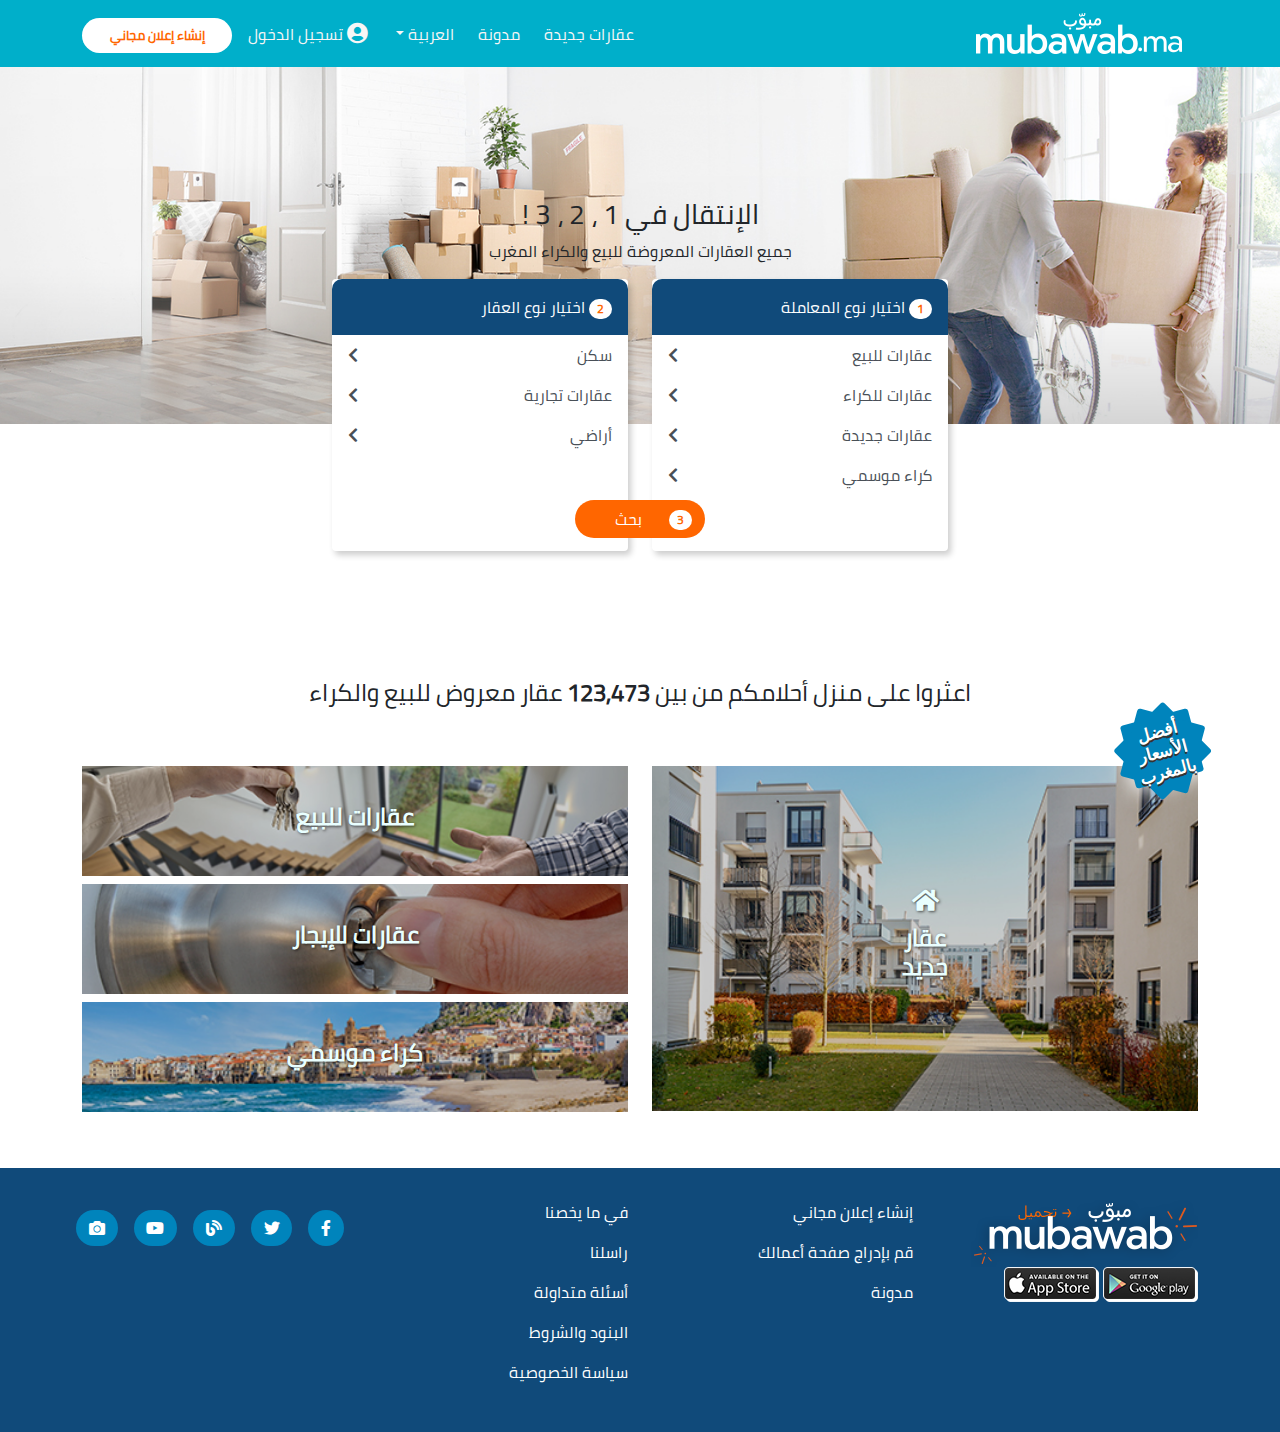
==== index.html @ 61673c3c "creation" ====
<!DOCTYPE html>
<html lang="en">

<head>
  <meta charset="UTF-8">
  <meta name="viewport" content="width=device-width, initial-scale=1.0">
  <meta http-equiv="X-UA-Compatible" content="ie=edge">
  <meta name="Description" content="Enter your description here" />
  <link rel="icon" href="images/favicon.ico">
  <link rel="stylesheet" href="css/bootstrap.min.css">
  <link rel="stylesheet" href="css/all.css">
  <link rel="stylesheet" href="css/style.css">
  <title>موقعكم</title>
</head>

<body>
  <!-- Header -->
  <header>
    <nav class="navbar navbar-expand-lg navbar-light" dir="rtl">
      <div class="container">
        <a class="navbar-brand" href="index.html"><img src="images/logo.png" alt="imageLogo" class="img-fluid"></a>
        <button class="navbar-toggler" type="button" data-bs-toggle="collapse" data-bs-target="#navbarSupportedContent"
          aria-controls="navbarSupportedContent" aria-expanded="false" aria-label="Toggle navigation">
          <span class="navbar-toggler-icon"></span>
        </button>
        <div class="collapse navbar-collapse" id="navbarSupportedContent">
          <ul class="navbar-nav me-auto mb-2 mb-lg-0">
            <li class="nav-item">
              <a class="nav-link" aria-current="page" href="search.html">عقارات جديدة</a>
            </li>
            <li class="nav-item">
              <a class="nav-link" href="#">مدونة</a>
            </li>
            <li class="nav-item dropdown">
              <a class="nav-link dropdown-toggle" href="#" id="navbarDropdown" role="button" data-bs-toggle="dropdown"
                aria-expanded="false">
                العربية
              </a>
              <ul class="dropdown-menu text-end" aria-labelledby="navbarDropdown">
                <li><a class="dropdown-item" href="#"> Français </a></li>
                <li><a class="dropdown-item" href="#"> English </a></li>
                <li><a class="dropdown-item" href="#"> Español </a></li>
              </ul>
            </li>
            <li class="nav-item">
              <a class="nav-link" href="#">
                <i class="fa fa-user-circle fa-lg pl-2"></i> تسجيل الدخول
              </a>
            </li>
            <li class="nav-item createBtn mt-1">
              <a class="nav-link" href="#">إنشاء إعلان مجاني</a>
            </li>
          </ul>
        </div>
      </div>
    </nav>
  </header>

  <!-- First Section -->
  <div class="firstSection">
    <div class="container-fluid">
      <img src="images/background2.jpg" class="imgBg" title="image">
      <div class="absoluteSearch" dir="rtl">
        <h3 class="text-dark fw-normal text-center">الإنتقال في 1 ، 2 ، 3 !</h3>
        <p class="text-center">جميع العقارات المعروضة للبيع والكراء المغرب</p>
        <div class="row justify-content-center">
          <div class="col-lg-3 col-md-5">
            <div class="list-group listSelect mb-2">
              <a href="#" class="list-group-item list-group-item-action active" aria-current="true">
                <span class="badge newBadge">1</span> اختيار نوع المعاملة
              </a>
              <a href="#" class="list-group-item list-group-item-action">
                <i class="fa fa-chevron-left float-start pt-1"></i> عقارات للبيع
              </a>
              <a href="#" class="list-group-item list-group-item-action">
                <i class="fa fa-chevron-left float-start pt-1"></i> عقارات للكراء 
              </a>
              <a href="#" class="list-group-item list-group-item-action">
                <i class="fa fa-chevron-left float-start pt-1"></i> عقارات جديدة
              </a>
              <a href="#" class="list-group-item list-group-item-action">
                <i class="fa fa-chevron-left float-start pt-1"></i>  كراء موسمي
              </a>
            </div>
          </div>
          <div class="col-lg-3 col-md-5">
            <div class="list-group listSelect mb-2">
              <a href="#" class="list-group-item list-group-item-action active" aria-current="true">
                <span class="badge newBadge">2</span> اختيار نوع العقار
              </a>
              <a href="#" class="list-group-item list-group-item-action">
                <i class="fa fa-chevron-left float-start pt-1"></i> سكن 
              </a>
              <a href="#" class="list-group-item list-group-item-action">
                <i class="fa fa-chevron-left float-start pt-1"></i> عقارات تجارية 
              </a>
              <a href="#" class="list-group-item list-group-item-action">
                <i class="fa fa-chevron-left float-start pt-1"></i>  أراضي
              </a>
            </div>
          </div>
        </div>
        <p class="text-center">
          <a href="#" class="btn btnSearch mx-auto ">بحث <span class="badge newBadge float-end mt-1">3</span></a>
        </p>
      </div>

    </div>
  </div>
  <!-- Find your house -->
  <div class="findHouse" dir="rtl">
    <div class="container">
      <h4 class="text-center">اعثروا على منزل أحلامكم من بين <b>123,473</b> عقار معروض للبيع والكراء</h4>
      <div class="badgeBox">
        <a href="https://www.mubawab.ma/ar/listing-promotion" class="immoBadge" title="أفضل الأسعار بالمغرب">أفضل
          الأسعار بالمغرب</a>
      </div>
      <div class="row pb-5">
        <div class="col-md-6">
          <a href="#">
            <div class="newAqarImg mb-2">
              <img src="images/img1.jpg" class="imgHeight" alt="new">
              <div class="overlay">
                <div class="caption">
                  <h3><i class="fa fa-home"></i></h3>
                  <h3 title="">عقار <br> جديد</h3>
                </div>
              </div>
            </div>
          </a>
        </div>
        <div class="col-md-6">
          <div class="imgSell">
            <a href="#">
              <div class="newAqarImg mb-2">
                <img src="images/img2.jpg" alt="">
                <div class="overlay">
                  <div class="caption">
                    <h3 title="">عقارات للبيع</h3>
                  </div>
                </div>
              </div>
            </a>
            <a href="#">
              <div class="newAqarImg mb-2">
                <img src="images/img3.jpg" alt="">
                <div class="overlay">
                  <div class="caption">
                    <h3>عقارات للإيجار</h3>
                  </div>
                </div>
              </div>
            </a>
            <a href="#">
              <div class="newAqarImg mb-2">
                <img src="images/img4.jpg" alt="">
                <div class="overlay">
                  <div class="caption">
                    <h3> كراء موسمي </h3>
                  </div>
                </div>
              </div>
            </a>
          </div>
        </div>
      </div>
    </div>
  </div>

  <!-- Footer -->
  <footer class="footer">
    <div class="container" dir="rtl">
      <div class="row">
        <div class="col-lg-3 col-sm-6 pb-3">
          <a href="#" class="d-block"><img src="images/mubawab-app.png" alt="mubawab-app" class="img-fluid"></a>
          <a href="#"><img src="images/google-play.png" alt="google-play"></a>
          <a href="#"><img src="images/app-store.png" alt="mubawab-app"></a>
        </div>
        <div class="col-lg-3 col-sm-6">
          <p><a href="#" class="text-decoration-none">إنشاء إعلان مجاني</a></p>
          <p><a href="#" class="text-decoration-none">قم بإدراج صفحة أعمالك</a></p>
          <p><a href="#" class="text-decoration-none">مدونة</a></p>
        </div>
        <div class="col-lg-3 col-sm-6">
          <p><a href="#" class="text-decoration-none">في ما يخصنا</a></p>
          <p><a href="#" class="text-decoration-none">راسلنا</a></p>
          <p><a href="#" class="text-decoration-none">أسئلة متداولة</a></p>
          <p><a href="#" class="text-decoration-none">البنود والشروط</a></p>
          <p><a href="#" class="text-decoration-none">سياسة الخصوصية</a></p>
        </div>
        <div class="col-lg-3 col-sm-6">
          <ul class="d-flex list-unstyled socialLinks">
            <li><a href="#"><i class="fab fa-facebook-f"></i></a></li>
            <li><a href="#"><i class="fab fa-twitter"></i></a></li>
            <li><a href="#"><i class="fa fa-blog"></i></a></li>
            <li><a href="#"><i class="fab fa-youtube"></i></a></li>
            <li><a href="#"><i class="fa fa-camera"></i></a></li>
          </ul>
        </div>
      </div>
    </div>
  </footer>
  <script src="js/jquery.min.js"></script>
  <script src="js/popper.min.js"></script>
  <script src="js/bootstrap.min.js"></script>
  <script src="js/file.js"></script>
</body>

</html>
---- css/style.css ----
/* ===================== Font of the site ================ */

@font-face{
    src: url(../webfonts/Cairo-Regular.ttf);
    font-family: cairo
}
body{
    font-family: Cairo;
}
.colorB{
    color: #104a7a;
}
.colorD{
    color: #666666;
}
/* ============== Header ===================== */
.navbar{
    background-color: #00afca;
}
.navbar-light .navbar-toggler{
    border-color: #fff;
}
.navbar .navbar-nav .nav-item .nav-link{
    color: rgb(247 246 246);
    padding-left: 1rem;
}
.navbar .navbar-nav .nav-item .nav-link:hover{
    color: black;
}
.navbar .navbar-nav .createBtn .nav-link{
    background-color: #fff;
    color: #ff6600;
    border-radius: 25px;
    font-size: 13px;
    font-weight: bold;
    padding-left: 0;
    padding-right: 0;
    width: 150px;
    text-align: center;
}
.navbar .navbar-nav .createBtn .nav-link:hover{
    background-color: #ff6600;
    color: #fff !important;
}
.navbar-light .navbar-nav .nav-link.active{
    color: black;
}
/* ===================== First Section =================== */
.firstSection{
    overflow: hidden;
}
.imgBg{
    width: 110%;
    margin-left: -1rem;
    overflow: hidden;
    object-fit: cover;
}
.absoluteSearch{
    margin-top: -18%;
    margin-bottom: 2rem;
}
.newBadge{
    background-color: #fff;
    color: #ff6600;
    text-align: center;
    border-radius: 25px;
}
.listSelect{
    height: 17rem;
    background-color: white;
    box-shadow: 3px 4px 6px 0px rgb(0 0 0 / 20%);
}
.listSelect .list-group-item{
    border: none;
}
.listSelect .list-group-item.active{
    background-color: #104a7a;
    padding: 1rem;
    border-radius: 10px 10px 0px 0px;
}
p .btnSearch{
    background-color: #ff6600;
    color: #fff;
    min-width: 130px;
    border-radius: 36px;
    z-index: 99999;
    margin-top: -6.8rem;
}
.btnSearch:hover{
    background-color: #ff5000;
    color: white;
}
/* ======================= Find House ==================== */
.findHouse{
    padding-top: 5%;
}
.centered{
    position: absolute;
    top: 50%;
    left: 50%;
    transform: translate(-50%, -50%);
}
.overlay{
    position: absolute;
    bottom: 0;
    background: rgb(0, 0, 0); /* Fallback color */
    background: rgba(0, 0, 0, 0.2); /* Black background with 0.5 opacity */
    color: #f1f1f1;
    width: 100%;
    height:100%;
}
.overlay:hover{
    background-color: rgba(0, 0, 0, 0.0);
    outline: 1px solid #fff;
    outline-offset: -8px;
    color: white;
}
.caption{
    position: absolute;
    text-align: center;
    color: #efeff0;
    top: 50%;
    left: 50%;
    text-shadow: 1px 1px 3px rgb(0 0 0 / 65%);
    transform: translate(-50%, -50%);
}
.caption h3{
    font-weight: bold;
    color: #e9ffff;
    font-size: 24px;
}
.overlay:hover caption h3{
    color: white;
}
.newAqarImg{
    position: relative;
}
.newAqarImg .imgHeight {
    height: 345px;
    width: 100%;
    background-color: rgba(0, 0, 0, 0.8);
    object-fit: cover;
}
.imgSell img{
    height: 110px;
    width: 100%;
    object-fit: cover;
}
.badgeBox{
    margin-right: 1px;
    margin-bottom: -18px;
}
.badgeBox a:hover{
    color: white;
    box-shadow: 0px 10px 20px 4px rgb(255 255 255 / 90%);
}
.immoBadge {
  	font-family: Arial, serif;
  	background: #0084bc;
  	display:inline-block;
  	width: 70px;
  	height: 57px;
  	padding-top:13px;
  	font-size:12.5px;
  	text-align: center;
  	color:#fff;
  	text-decoration: none;
  	text-shadow: 0 .125em 0 #333;
  	font-weight: bold;
  	left:0;
  	line-height: 1.2em;
  	-webkit-font-smoothing: antialiased;
  	border-radius: 3px;
  	box-shadow: 0px 0px 20px 4px rgba(255,255,255,0.9);
  	/* -webkit-transform: rotate(-15deg); */
  	-moz-transform: rotate(-15deg);
  	-ms-transform: rotate(-15deg);
  	transform: rotate(-15deg);
}

.immoBadge {
	font-size: 17px;
	padding-top: 6px;
	height: 65px;
    position: relative;
    z-index: 10001 !important;
}
.immoBadge:before, 
.immoBadge:after {
    content: "";
    position:absolute;
    top: 0;
    left: 0;
    height: 70px;
    width: 70px;
    background: #0084bc;
    z-index:-2;
    border-radius: 3px;
}

.immoBadge:before {
    transform: rotate(30deg);
    -moz-transform: rotate(30deg);
    -ms-transform: rotate(30deg);
}

.immoBadge:after {
    transform: rotate(60deg);
    -moz-transform: rotate(60deg);
    -ms-transform: rotate(60deg);
}

/* ======================= Footer ======================== */

.footer{
    padding: 2rem;
    background-color: #104a7a;
}
.footer a{
    color: white;
}
.footer a:hover{
    color: #00d2f2;
}
.socialLinks{
    margin-right: -41px;
    padding-top: 1rem;
}
.socialLinks li{
    padding-left: 1rem;
}
.socialLinks li a{
    background-color: #0084bc;
    border-radius: 25px;
    padding: 0.2rem 0.8rem;
}
.socialLinks li a:hover{
    background-color: #00c4e2;
    color: white;
}
/* ======================= Search Page =================== */
.search{
    padding-top: 2rem;
    padding-bottom: 2rem;
    background: url(../images/bgsky.jpg);
    min-height: 10rem;
}
.search .form-select,.resultSearch .form-select{
    padding: 0.375rem .75rem .375rem .75rem;
    background-position: left .75rem center;
}
.searchBox{
    background-color: white;
    padding: 1rem 1rem 0.2rem 1rem;
    border-radius: 5px;
}
.breadcrumbCreate {
    --bs-breadcrumb-divider: '>';
}
.breadcrumbCreate .breadcrumb{
    justify-content: flex-end;
}
.breadcrumbCreate .breadcrumb .breadcrumb-item{
    color: black;
    font-weight: bold;
    text-decoration: none;
}
.breadcrumbCreate .breadcrumb .breadcrumb-item a{
    color: rgb(34, 23, 83);
    font-weight: bold;
    text-decoration: none;
}
.resultSearch .card,.resultSearch .card .list-group-item{
    background-color: #eff0f1;
}
.resultSearch .card:hover,.resultSearch .card:hover .list-group-item{
    background-color: #f7f7f7;
}
.resultSearch .carousel-inner .carousel-item img ,.imgTall{
    height: 280px;
    object-fit: cover;
}
.resultSearch .carousel-control-next{
    z-index: 0;
}
.imgCompany{
    border: solid 1px #d4d4d4;
    margin: -25px auto 1rem auto;
    display: block;
    width: 100px;
    box-shadow: 0px 2px 6px 0px rgb(0 0 0 / 25%);
    height: 70px;
    object-fit: cover;
}
.contentCard h6{
    color: #00afca;
}
.contentCard .list-group .list-group-item{
    color: black;
}
.contentCard .list-group .list-group-item i{
    color: #104a7a;
}
.absoluteH{
    position: absolute;
    right: 5px;
    color: white;
    z-index: 1;
}
.absoluteH:hover{
    color: red !important;
    z-index: 1;
}
.absolutePrice{
    position: absolute;
    left: 0px;
    top: 0.5rem;
    padding: 0.5rem;
    z-index: 1;
    font-size: 12px;
    background-color: black;
    color: white;
}
.btnCall{
    background-color: #df591e;
    color: white;
    margin: auto;
    display: block;
}
.btnCall:hover,.btnCallNew:hover{
    color: white;
    background-color: #ff5d00;
}
.btnCallNew{
    background-color: #df591e;
    float: left;
    color: white;
}
.modalContact .btn-close{
    position: absolute;
    left: 10px;
    color: white;
    top: 1.6rem;
}
.pagination .page-item{
    margin: 0.3rem;
    border-radius: 25px;
}
.pagination .page-item .page-link{
    border: 0;
    border-radius: 25px;
    background-color: #0084bc;
    color: white;
}
.pagination .page-item .page-link:hover{
    background-color: #00c4e2;
}
/* ============================= page sell ================ */
.sellAqar{
    background-color: #eff0f1;
    border-top: solid 1px #d4d4d4;
    border-bottom: solid 1px #d4d4d4;
}
.filter .form-check .form-check-input{
    float: right;
    margin-left: -1.5em;
    cursor: pointer;
}
.filter .form-check-label{
    margin-right: 1.5rem;
    cursor: pointer;
}
.selectForm select{
    font-size: 14px;
}
.nav-pills .nav-link{
    margin: 0.5rem 0 0.3rem 0.3rem;
    background-color: gainsboro;
    border-radius: .25rem;
}
/* ======================= Media Quires ================= */

@media screen and ( max-width: 992px){
    .navbar .navbar-nav{
        padding-right: 1rem !important;
    }
    .badgeBox{
        margin-right: 1rem;
    }
    .contentCard .list-group-horizontal {
        flex-direction: column;
    }
    .list-group-horizontal .btnCallNew {
        float: right;
    }
}
@media screen and (max-width :767px){
    .imgCompany{
        margin: 1rem;
    }
}
@media screen and (max-width:500px){
    .result{
        text-align: right;
    }
    .card-body .list-group-horizontal{
        flex-direction: column;
    }
}
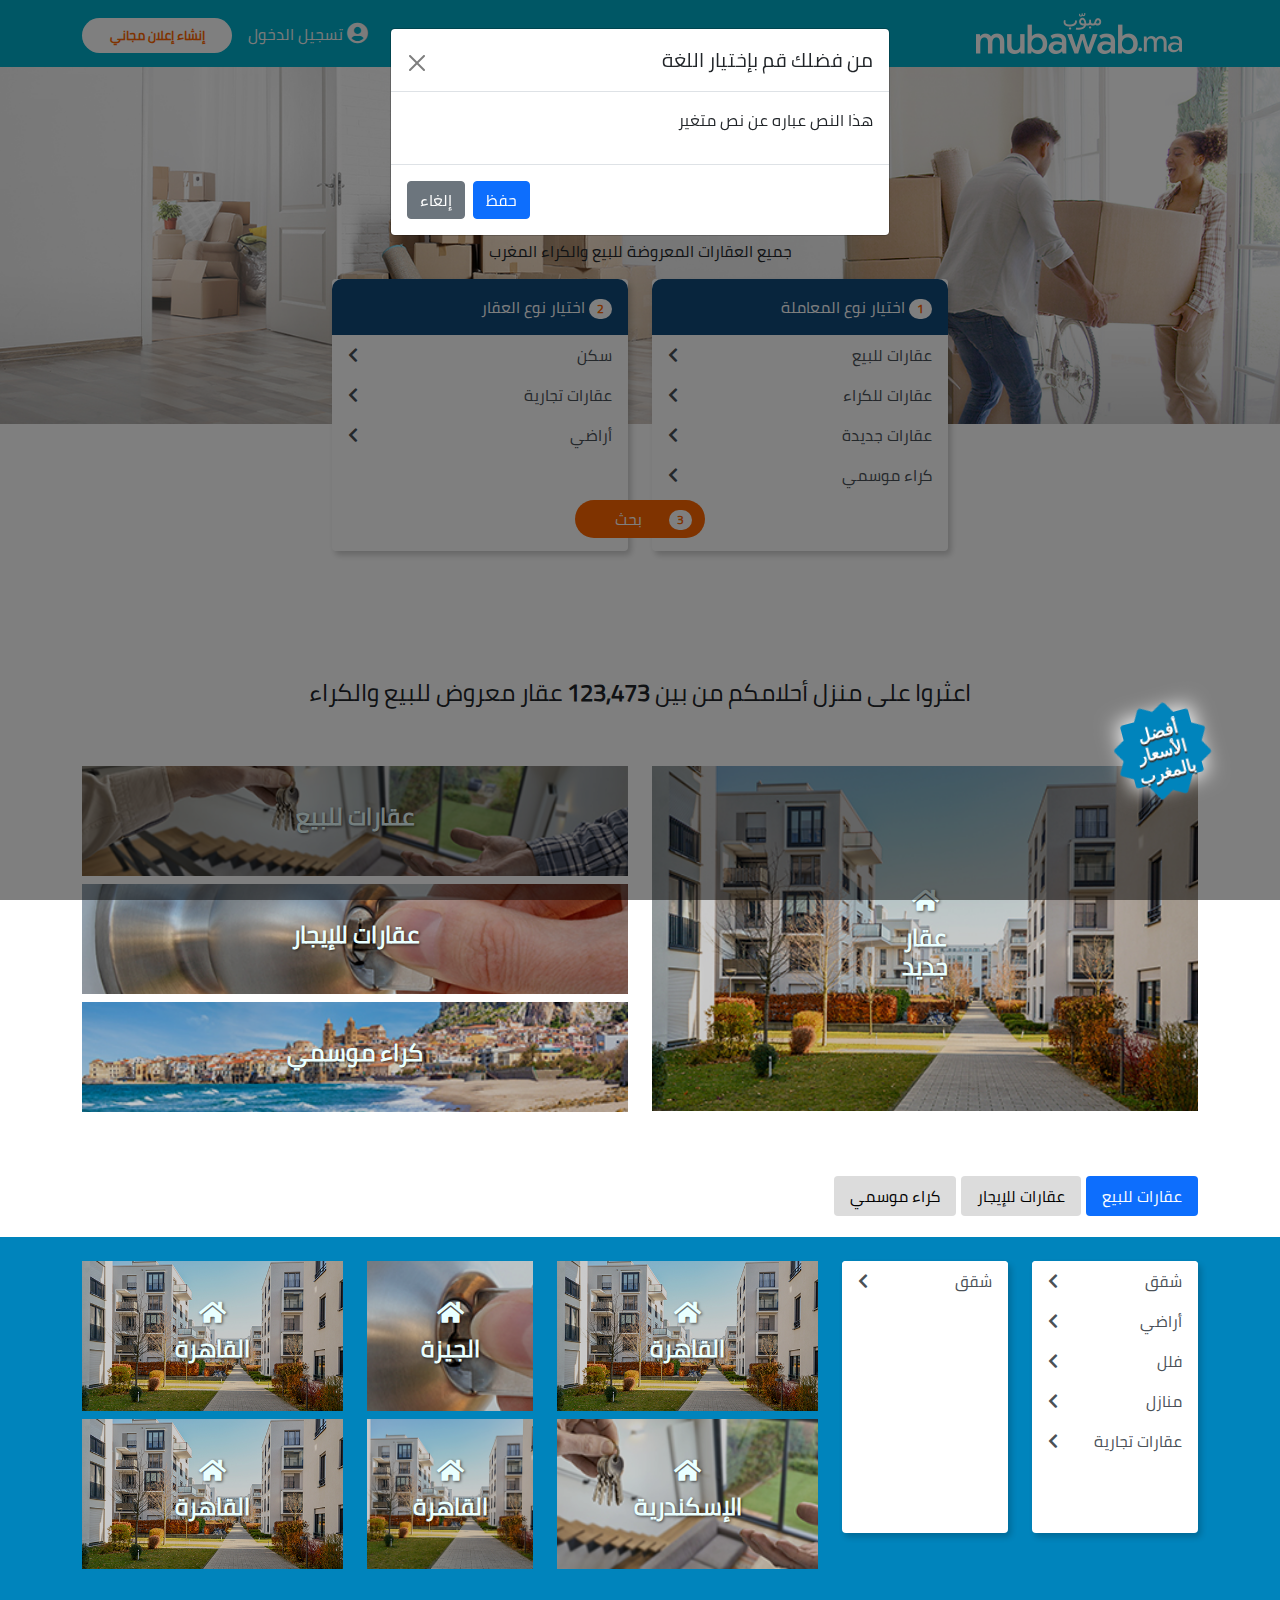
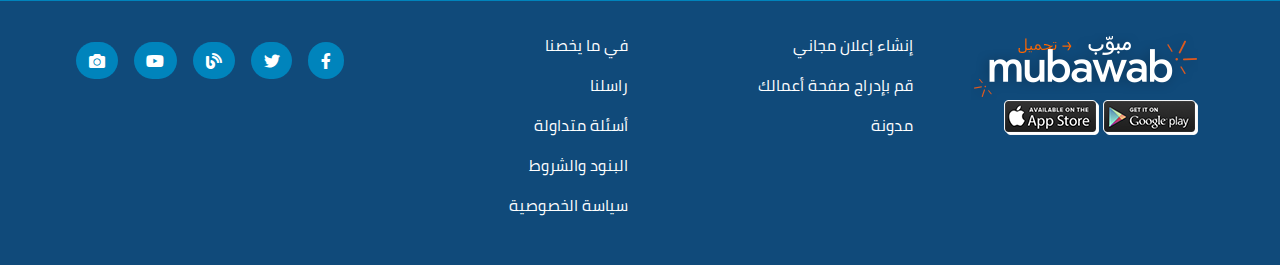
==== commit b5e05d60: "edit home page" ====
--- a/index.html
+++ b/index.html
@@ -65,26 +65,26 @@
         <p class="text-center">جميع العقارات المعروضة للبيع والكراء المغرب</p>
         <div class="row justify-content-center">
           <div class="col-lg-3 col-md-5">
-            <div class="list-group listSelect mb-2">
-              <a href="#" class="list-group-item list-group-item-action active" aria-current="true">
+            <ul class="list-group listSelect mb-2 pe-0">
+              <li class="list-group-item list-group-item-action active" aria-current="true">
                 <span class="badge newBadge">1</span> اختيار نوع المعاملة
-              </a>
-              <a href="#" class="list-group-item list-group-item-action">
+              </li>
+              <li class="list-group-item showList1 list-group-item-action">
                 <i class="fa fa-chevron-left float-start pt-1"></i> عقارات للبيع
-              </a>
-              <a href="#" class="list-group-item list-group-item-action">
+              </li>
+              <li class="list-group-item showList2 list-group-item-action">
                 <i class="fa fa-chevron-left float-start pt-1"></i> عقارات للكراء 
-              </a>
-              <a href="#" class="list-group-item list-group-item-action">
+              </li>
+              <li class="list-group-item showList3 list-group-item-action">
                 <i class="fa fa-chevron-left float-start pt-1"></i> عقارات جديدة
-              </a>
-              <a href="#" class="list-group-item list-group-item-action">
+              </li>
+              <li class="list-group-item showList4 list-group-item-action">
                 <i class="fa fa-chevron-left float-start pt-1"></i>  كراء موسمي
-              </a>
-            </div>
+              </li>
+            </ul>
           </div>
           <div class="col-lg-3 col-md-5">
-            <div class="list-group listSelect mb-2">
+            <div class="list-group listSelect list1 mb-2 pe-0">
               <a href="#" class="list-group-item list-group-item-action active" aria-current="true">
                 <span class="badge newBadge">2</span> اختيار نوع العقار
               </a>
@@ -96,6 +96,33 @@
               </a>
               <a href="#" class="list-group-item list-group-item-action">
                 <i class="fa fa-chevron-left float-start pt-1"></i>  أراضي
+              </a>
+            </div>
+            <div class="list-group listSelect list2 mb-2 pe-0">
+              <a href="#" class="list-group-item list-group-item-action active" aria-current="true">
+                <span class="badge newBadge">2</span> اختيار نوع العقار
+              </a>
+              <a href="#" class="list-group-item list-group-item-action">
+                <i class="fa fa-chevron-left float-start pt-1"></i> سكن 
+              </a>
+              <a href="#" class="list-group-item list-group-item-action">
+                <i class="fa fa-chevron-left float-start pt-1"></i> عقارات تجارية 
+              </a>
+            </div>
+            <div class="list-group listSelect list3 mb-2 pe-0">
+              <a href="#" class="list-group-item list-group-item-action active" aria-current="true">
+                <span class="badge newBadge">2</span> اختيار نوع العقار
+              </a>
+              <a href="#" class="list-group-item list-group-item-action">
+                <i class="fa fa-chevron-left float-start pt-1"></i> سكن 
+              </a>
+            </div>
+            <div class="list-group listSelect list4 mb-2 pe-0">
+              <a href="#" class="list-group-item list-group-item-action active" aria-current="true">
+                <span class="badge newBadge">2</span> اختيار نوع العقار
+              </a>
+              <a href="#" class="list-group-item list-group-item-action">
+                <i class="fa fa-chevron-left float-start pt-1"></i> كراء موسمي 
               </a>
             </div>
           </div>
@@ -105,6 +132,23 @@
         </p>
       </div>
 
+    </div>
+  </div>
+  <div class="modal modalContact" id="myModal" tabindex="-1">
+    <div class="modal-dialog">
+      <div class="modal-content">
+        <div class="modal-header" dir="rtl">
+          <h5 class="modal-title"> من فضلك قم بإختيار اللغة</h5>
+          <button type="button" class="btn-close" data-bs-dismiss="modal" aria-label="Close"></button>
+        </div>
+        <div class="modal-body text-end">
+          <p>هذا النص عباره عن نص متغير</p>
+        </div>
+        <div class="modal-footer" dir="rtl">
+          <button type="button" class="btn btn-primary">حفظ</button>
+          <button type="button" class="btn btn-secondary" data-bs-dismiss="modal">إلغاء</button>
+        </div>
+      </div>
     </div>
   </div>
   <!-- Find your house -->
@@ -166,7 +210,223 @@
       </div>
     </div>
   </div>
-
+  
+  <div class="container">
+    <div class="row" dir="rtl">
+      <div class="col-lg-9 col-md-8">
+        <ul class="nav nav-pills mb-3 pe-0" id="pills-tab" role="tablist">
+          <li class="nav-item" role="presentation">
+            <button class="nav-link active" id="pills-sell-tab" data-bs-toggle="pill" data-bs-target="#pills-sell"
+            type="button" role="tab" aria-controls="pills-sell" aria-selected="true">عقارات للبيع</button>
+          </li>
+          <li class="nav-item" role="presentation">
+            <button class="nav-link" id="pills-rent-tab" data-bs-toggle="pill" data-bs-target="#pills-rent"
+              type="button" role="tab" aria-controls="pills-rent" aria-selected="false">عقارات للإيجار</button>
+          </li>
+          <li class="nav-item" role="presentation">
+            <button class="nav-link" id="pills-annual-tab" data-bs-toggle="pill" data-bs-target="#pills-annual"
+              type="button" role="tab" aria-controls="pills-annual" aria-selected="false"> كراء موسمي</button>
+          </li>
+        </ul>
+      </div>
+    </div>
+  </div>
+  <div class="filterHome py-4">
+    <div class="container">
+      <div class="row" dir="rtl">
+        <div class="col-lg-4">
+          <div class="tab-content" id="pills-tabContent">
+            <div class="tab-pane fade show active" id="pills-sell" role="tabpanel" aria-labelledby="pills-sell-tab">
+              <div class="row">
+                <div class="col-lg-6 col-md-6">
+                  <ul class="list-group listSelect mb-2 pe-0">
+                    <li class="list-group-item showListNew1 list-group-item-action">
+                      <i class="fa fa-chevron-left float-start pt-1"></i> شقق 
+                    </li>
+                    <li class="list-group-item showListNew2 list-group-item-action">
+                      <i class="fa fa-chevron-left float-start pt-1"></i>   أراضي
+                    </li>
+                    <li class="list-group-item showListNew3 list-group-item-action">
+                      <i class="fa fa-chevron-left float-start pt-1"></i>  فلل
+                    </li>
+                    <li class="list-group-item showListNew4 list-group-item-action">
+                      <i class="fa fa-chevron-left float-start pt-1"></i>   منازل
+                    </li>
+                    <li class="list-group-item showListNew5 list-group-item-action">
+                      <i class="fa fa-chevron-left float-start pt-1"></i>   عقارات تجارية
+                    </li>
+                  </ul>
+                </div>
+                <div class="col-lg-6 col-md-6">
+                  <div class="list-group listSelect listNew1 mb-2 pe-0">
+                    <a href="#" class="list-group-item list-group-item-action">
+                      <i class="fa fa-chevron-left float-start pt-1"></i> شقق 
+                    </a>
+                  </div>
+                  <div class="list-group listSelect listNew2 mb-2 pe-0">
+                    <a href="#" class="list-group-item list-group-item-action">
+                      <i class="fa fa-chevron-left float-start pt-1"></i> أراضي 
+                    </a>
+                  </div>
+                  <div class="list-group listSelect listNew3 mb-2 pe-0">
+                    <a href="#" class="list-group-item list-group-item-action">
+                      <i class="fa fa-chevron-left float-start pt-1"></i> فلل 
+                    </a>
+                  </div>
+                  <div class="list-group listSelect listNew4 mb-2 pe-0">
+                    <a href="#" class="list-group-item list-group-item-action">
+                      <i class="fa fa-chevron-left float-start pt-1"></i>  منازل
+                    </a>
+                  </div>
+                  <div class="list-group listSelect listNew5 mb-2 pe-0">
+                    <a href="#" class="list-group-item list-group-item-action">
+                      <i class="fa fa-chevron-left float-start pt-1"></i>  عقارات تجارية
+                    </a>
+                  </div>
+                </div>
+              </div>
+            </div>
+            <div class="tab-pane fade" id="pills-rent" role="tabpanel" aria-labelledby="pills-rent-tab">
+              <div class="row">
+                <div class="col-lg-6 col-md-6">
+                  <ul class="list-group listSelect mb-2 pe-0">
+                    <li class="list-group-item showListNewR1 list-group-item-action">
+                      <i class="fa fa-chevron-left float-start pt-1"></i> شقق 
+                    </li>
+                    <li class="list-group-item showListNewR2 list-group-item-action">
+                      <i class="fa fa-chevron-left float-start pt-1"></i>  فلل
+                    </li>
+                    <li class="list-group-item showListNewR3 list-group-item-action">
+                      <i class="fa fa-chevron-left float-start pt-1"></i>   عقارات تجارية
+                    </li>
+                  </ul>
+                </div>
+                <div class="col-lg-6 col-md-6">
+                  <div class="list-group listSelect listNewR1 mb-2 pe-0">
+                    <a href="#" class="list-group-item list-group-item-action">
+                      <i class="fa fa-chevron-left float-start pt-1"></i> شقق 
+                    </a>
+                  </div>
+                  <div class="list-group listSelect listNewR2 mb-2 pe-0">
+                    <a href="#" class="list-group-item list-group-item-action">
+                      <i class="fa fa-chevron-left float-start pt-1"></i> فلل 
+                    </a>
+                  </div>
+                  <div class="list-group listSelect listNewR3 mb-2 pe-0">
+                    <a href="#" class="list-group-item list-group-item-action">
+                      <i class="fa fa-chevron-left float-start pt-1"></i> عقارات تجارية 
+                    </a>
+                  </div>
+                </div>
+              </div>
+            </div>
+            <div class="tab-pane fade" id="pills-annual" role="tabpanel" aria-labelledby="pills-annual-tab">
+              <div class="row">
+                <div class="col-lg-6 col-md-6">
+                  <ul class="list-group listSelect mb-2 pe-0">
+                    <li class="list-group-item showListNewA1 list-group-item-action">
+                      <i class="fa fa-chevron-left float-start pt-1"></i> شقق 
+                    </li>
+                  </ul>
+                </div>
+                <div class="col-lg-6 col-md-6">
+                  <div class="list-group listSelect listNewA1 mb-2 pe-0">
+                    <a href="#" class="list-group-item list-group-item-action">
+                      <i class="fa fa-chevron-left float-start pt-1"></i> شقق 
+                    </a>
+                    <a href="#" class="list-group-item list-group-item-action">
+                      <i class="fa fa-chevron-left float-start pt-1"></i> شقق 
+                    </a>
+                    <a href="#" class="list-group-item list-group-item-action">
+                      <i class="fa fa-chevron-left float-start pt-1"></i> شقق 
+                    </a>
+                    <a href="#" class="list-group-item list-group-item-action">
+                      <i class="fa fa-chevron-left float-start pt-1"></i> شقق 
+                    </a>
+                    <a href="#" class="list-group-item list-group-item-action">
+                      <i class="fa fa-chevron-left float-start pt-1"></i> شقق 
+                    </a>
+                  </div>
+                </div>
+              </div>
+            </div>
+          </div>
+        </div>
+        <div class="col-lg-3 col-md-6">
+          <a href="#">
+            <div class="newAqarImg mb-2">
+              <img src="images/img1.jpg" class="imgHeight" alt="new">
+              <div class="overlay">
+                <div class="caption">
+                  <h3><i class="fa fa-home"></i></h3>
+                  <h3 title="">القاهرة</h3>
+                </div>
+              </div>
+            </div>
+          </a>
+          <a href="#">
+            <div class="newAqarImg mb-2">
+              <img src="images/img2.jpg" class="imgHeight" alt="new">
+              <div class="overlay">
+                <div class="caption">
+                  <h3><i class="fa fa-home"></i></h3>
+                  <h3 title="">الإسكندرية</h3>
+                </div>
+              </div>
+            </div>
+          </a>
+        </div>
+        <div class="col-lg-2 col-md-6">
+          <a href="#">
+            <div class="newAqarImg mb-2">
+              <img src="images/img3.jpg" class="imgHeight" alt="new">
+              <div class="overlay">
+                <div class="caption">
+                  <h3><i class="fa fa-home"></i></h3>
+                  <h3 title="">الجيزة</h3>
+                </div>
+              </div>
+            </div>
+          </a>
+          <a href="#">
+            <div class="newAqarImg mb-2">
+              <img src="images/img1.jpg" class="imgHeight" alt="new">
+              <div class="overlay">
+                <div class="caption">
+                  <h3><i class="fa fa-home"></i></h3>
+                  <h3 title="">القاهرة</h3>
+                </div>
+              </div>
+            </div>
+          </a>
+        </div>
+        <div class="col-lg-3 col-md-6">
+          <a href="#">
+            <div class="newAqarImg mb-2">
+              <img src="images/img1.jpg" class="imgHeight" alt="new">
+              <div class="overlay">
+                <div class="caption">
+                  <h3><i class="fa fa-home"></i></h3>
+                  <h3 title="">القاهرة</h3>
+                </div>
+              </div>
+            </div>
+          </a>
+          <a href="#">
+            <div class="newAqarImg mb-2">
+              <img src="images/img1.jpg" class="imgHeight" alt="new">
+              <div class="overlay">
+                <div class="caption">
+                  <h3><i class="fa fa-home"></i></h3>
+                  <h3 title="">القاهرة</h3>
+                </div>
+              </div>
+            </div>
+          </a>
+        </div>
+      </div>
+    </div>
+  </div>
   <!-- Footer -->
   <footer class="footer">
     <div class="container" dir="rtl">
--- a/css/style.css
+++ b/css/style.css
@@ -49,6 +49,12 @@
 .firstSection{
     overflow: hidden;
 }
+.firstSection .list-group-item:hover{
+    cursor: pointer;
+}
+.filterHome{
+    background-color: #0084bc;
+}
 .imgBg{
     width: 110%;
     margin-left: -1rem;
@@ -66,8 +72,9 @@
     border-radius: 25px;
 }
 .listSelect{
-    height: 17rem;
+    min-height: 17rem;
     background-color: white;
+    max-height: 18rem;
     box-shadow: 3px 4px 6px 0px rgb(0 0 0 / 20%);
 }
 .listSelect .list-group-item{
@@ -378,6 +385,46 @@
     background-color: gainsboro;
     border-radius: .25rem;
 }
+/* ======================= Details ==================== */
+.sliderDetails img{
+    height: 440px;
+    object-fit: cover;
+}
+.sideCard .card-title{
+    background-color: #df591e;
+    color: white;
+    padding:10px 2px;
+}
+.cardAkarDetails{
+    background-color: #fbfbfb;
+}
+.cardAkarDetails .card{
+    box-shadow: 1px 1px 5px 0px rgb(0 0 0 / 20%);
+}
+.cardAkarDetails .card-img-top{
+    height: 180px;
+    object-fit: cover;
+}
+.lastSection{
+    background: url(../images/pattern-grey.jpg);
+    object-fit: cover;
+}
+.lastSection .media{
+    display: flex;
+}
+.lastSection .media img{
+    width: 130px;
+    border: solid 1px #d4d4d4;
+    height: 100px;
+    object-fit: cover;
+}
+.formAnnounce form{
+    background-color: rgb(230, 224, 224);
+    box-shadow: 1px 1px 5px 0px rgb(0 0 0 / 20%);
+}
+.filterHome img{
+    max-height: 150px;
+}
 /* ======================= Media Quires ================= */
 
 @media screen and ( max-width: 992px){
@@ -406,4 +453,10 @@
     .card-body .list-group-horizontal{
         flex-direction: column;
     }
-}
+    .lastSection .media {
+        display: block;
+    }
+    .lastSection .media img{
+        margin-bottom: 1rem;
+    }
+}
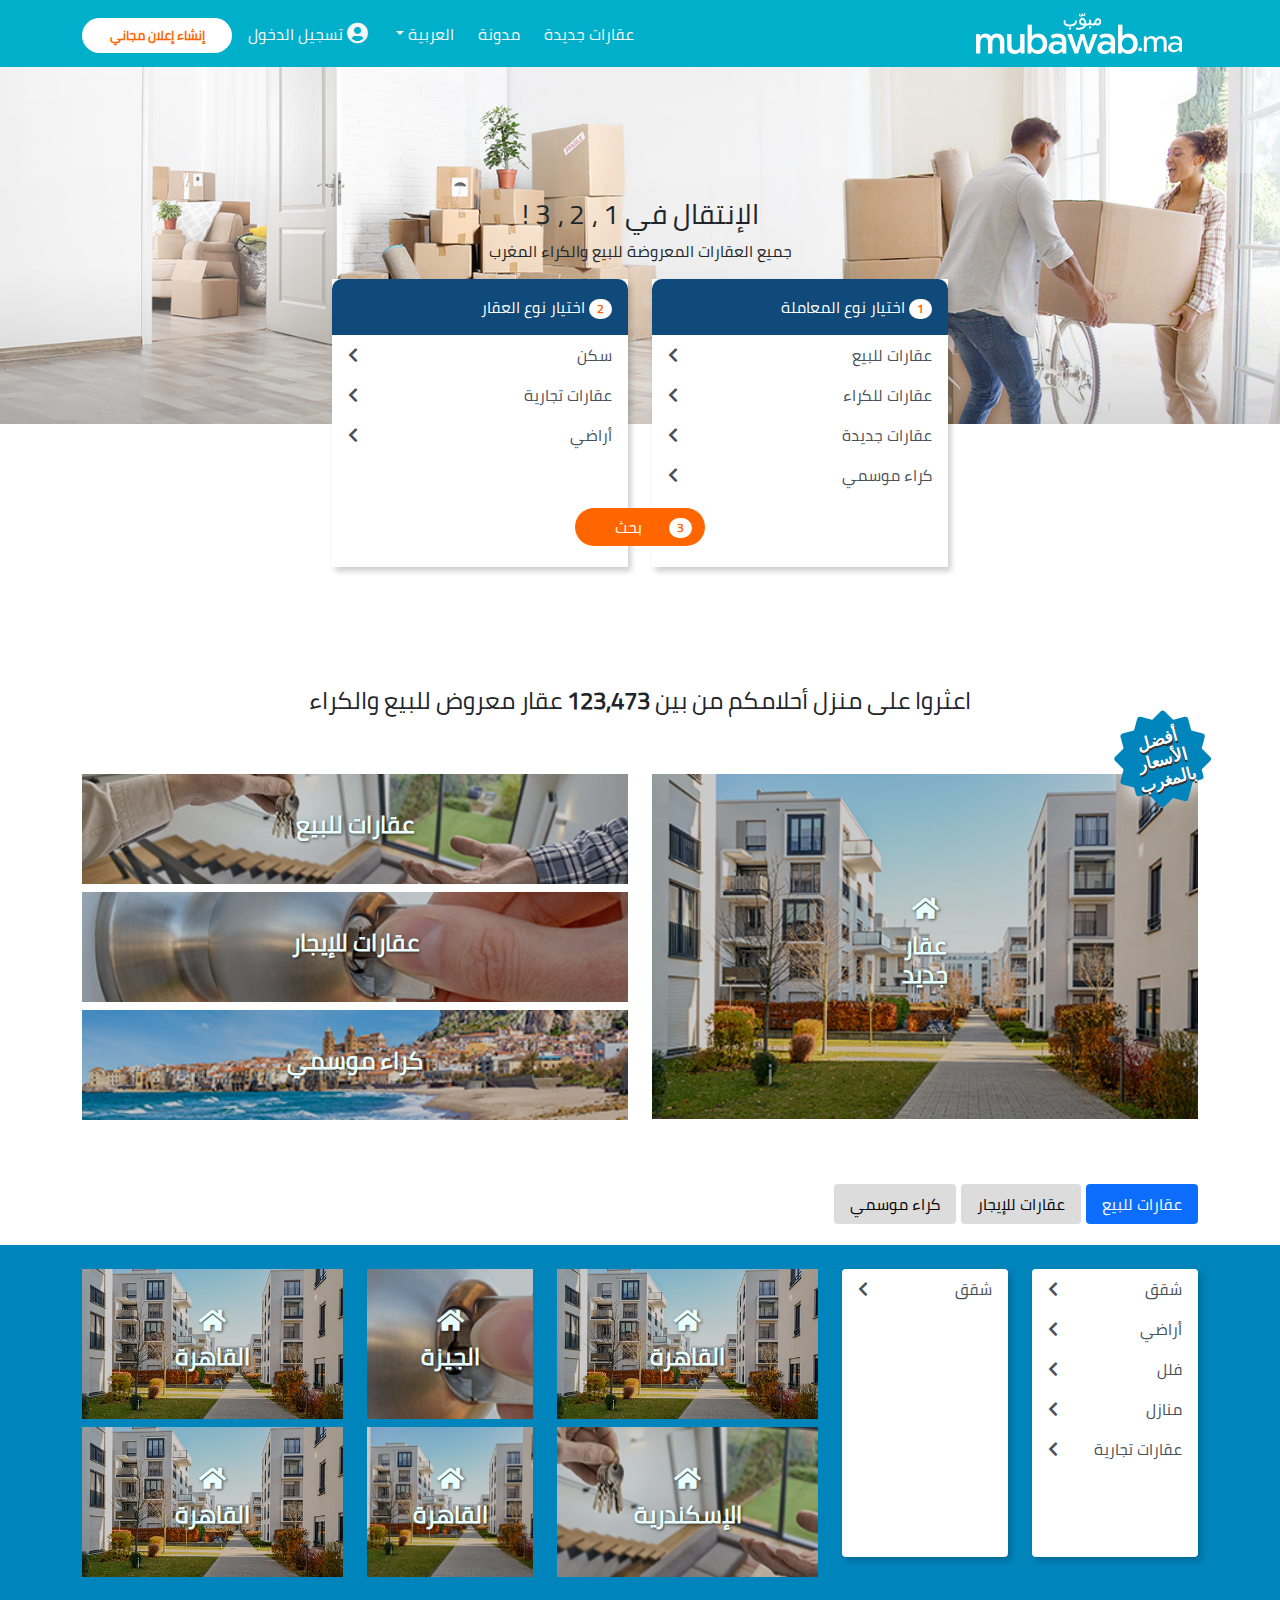
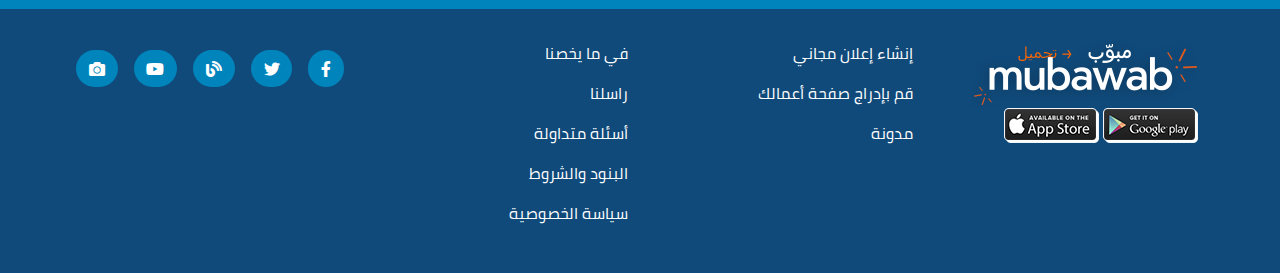
==== commit 8dd54306: "fix search" ====
--- a/index.html
+++ b/index.html
@@ -65,65 +65,75 @@
         <p class="text-center">جميع العقارات المعروضة للبيع والكراء المغرب</p>
         <div class="row justify-content-center">
           <div class="col-lg-3 col-md-5">
-            <ul class="list-group listSelect mb-2 pe-0">
-              <li class="list-group-item list-group-item-action active" aria-current="true">
-                <span class="badge newBadge">1</span> اختيار نوع المعاملة
-              </li>
-              <li class="list-group-item showList1 list-group-item-action">
-                <i class="fa fa-chevron-left float-start pt-1"></i> عقارات للبيع
-              </li>
-              <li class="list-group-item showList2 list-group-item-action">
-                <i class="fa fa-chevron-left float-start pt-1"></i> عقارات للكراء 
-              </li>
-              <li class="list-group-item showList3 list-group-item-action">
-                <i class="fa fa-chevron-left float-start pt-1"></i> عقارات جديدة
-              </li>
-              <li class="list-group-item showList4 list-group-item-action">
-                <i class="fa fa-chevron-left float-start pt-1"></i>  كراء موسمي
-              </li>
-            </ul>
+            <div class="listSelect"> 
+              <ul class="list-group mb-2 pe-0">
+                <li class="list-group-item list-group-item-action active" aria-current="true">
+                  <span class="badge newBadge">1</span> اختيار نوع المعاملة
+                </li>
+                <li class="list-group-item showList1 list-group-item-action">
+                  <i class="fa fa-chevron-left float-start pt-1"></i> عقارات للبيع
+                </li>
+                <li class="list-group-item showList2 list-group-item-action">
+                  <i class="fa fa-chevron-left float-start pt-1"></i> عقارات للكراء 
+                </li>
+                <li class="list-group-item showList3 list-group-item-action">
+                  <i class="fa fa-chevron-left float-start pt-1"></i> عقارات جديدة
+                </li>
+                <li class="list-group-item showList4 list-group-item-action">
+                  <i class="fa fa-chevron-left float-start pt-1"></i>  كراء موسمي
+                </li>
+              </ul>
+            </div>
           </div>
           <div class="col-lg-3 col-md-5">
-            <div class="list-group listSelect list1 mb-2 pe-0">
-              <a href="#" class="list-group-item list-group-item-action active" aria-current="true">
-                <span class="badge newBadge">2</span> اختيار نوع العقار
-              </a>
-              <a href="#" class="list-group-item list-group-item-action">
-                <i class="fa fa-chevron-left float-start pt-1"></i> سكن 
-              </a>
-              <a href="#" class="list-group-item list-group-item-action">
-                <i class="fa fa-chevron-left float-start pt-1"></i> عقارات تجارية 
-              </a>
-              <a href="#" class="list-group-item list-group-item-action">
-                <i class="fa fa-chevron-left float-start pt-1"></i>  أراضي
-              </a>
-            </div>
-            <div class="list-group listSelect list2 mb-2 pe-0">
-              <a href="#" class="list-group-item list-group-item-action active" aria-current="true">
-                <span class="badge newBadge">2</span> اختيار نوع العقار
-              </a>
-              <a href="#" class="list-group-item list-group-item-action">
-                <i class="fa fa-chevron-left float-start pt-1"></i> سكن 
-              </a>
-              <a href="#" class="list-group-item list-group-item-action">
-                <i class="fa fa-chevron-left float-start pt-1"></i> عقارات تجارية 
-              </a>
-            </div>
-            <div class="list-group listSelect list3 mb-2 pe-0">
-              <a href="#" class="list-group-item list-group-item-action active" aria-current="true">
-                <span class="badge newBadge">2</span> اختيار نوع العقار
-              </a>
-              <a href="#" class="list-group-item list-group-item-action">
-                <i class="fa fa-chevron-left float-start pt-1"></i> سكن 
-              </a>
-            </div>
-            <div class="list-group listSelect list4 mb-2 pe-0">
-              <a href="#" class="list-group-item list-group-item-action active" aria-current="true">
-                <span class="badge newBadge">2</span> اختيار نوع العقار
-              </a>
-              <a href="#" class="list-group-item list-group-item-action">
-                <i class="fa fa-chevron-left float-start pt-1"></i> كراء موسمي 
-              </a>
+            <div class="listSelect list1">
+              <div class="list-group mb-2 pe-0">
+                <a href="#" class="list-group-item list-group-item-action active" aria-current="true">
+                  <span class="badge newBadge">2</span> اختيار نوع العقار
+                </a>
+                <a href="#" class="list-group-item list-group-item-action">
+                  <i class="fa fa-chevron-left float-start pt-1"></i> سكن 
+                </a>
+                <a href="#" class="list-group-item list-group-item-action">
+                  <i class="fa fa-chevron-left float-start pt-1"></i> عقارات تجارية 
+                </a>
+                <a href="#" class="list-group-item list-group-item-action">
+                  <i class="fa fa-chevron-left float-start pt-1"></i>  أراضي
+                </a>
+              </div>
+            </div>
+            <div class="listSelect list2">
+              <div class="list-group mb-2 pe-0">
+                <a href="#" class="list-group-item list-group-item-action active" aria-current="true">
+                  <span class="badge newBadge">2</span> اختيار نوع العقار
+                </a>
+                <a href="#" class="list-group-item list-group-item-action">
+                  <i class="fa fa-chevron-left float-start pt-1"></i> سكن 
+                </a>
+                <a href="#" class="list-group-item list-group-item-action">
+                  <i class="fa fa-chevron-left float-start pt-1"></i> عقارات تجارية 
+                </a>
+              </div>
+            </div>
+            <div class="listSelect list3">
+              <div class="list-group mb-2 pe-0">
+                <a href="#" class="list-group-item list-group-item-action active" aria-current="true">
+                  <span class="badge newBadge">2</span> اختيار نوع العقار
+                </a>
+                <a href="#" class="list-group-item list-group-item-action">
+                  <i class="fa fa-chevron-left float-start pt-1"></i> سكن 
+                </a>
+              </div>
+            </div>
+            <div class="listSelect list4"> 
+              <div class="list-group mb-2 pe-0">
+                <a href="#" class="list-group-item list-group-item-action active" aria-current="true">
+                  <span class="badge newBadge">2</span> اختيار نوع العقار
+                </a>
+                <a href="#" class="list-group-item list-group-item-action">
+                  <i class="fa fa-chevron-left float-start pt-1"></i> كراء موسمي 
+                </a>
+              </div>
             </div>
           </div>
         </div>
@@ -327,6 +337,15 @@
                     <li class="list-group-item showListNewA1 list-group-item-action">
                       <i class="fa fa-chevron-left float-start pt-1"></i> شقق 
                     </li>
+                    <li class="list-group-item showListNewA2 list-group-item-action">
+                      <i class="fa fa-chevron-left float-start pt-1"></i> عقارات 
+                    </li>
+                    <li class="list-group-item showListNewA3 list-group-item-action">
+                      <i class="fa fa-chevron-left float-start pt-1"></i> فلل 
+                    </li>
+                    <li class="list-group-item showListNewA4 list-group-item-action">
+                      <i class="fa fa-chevron-left float-start pt-1"></i> أماكن أخري 
+                    </li>
                   </ul>
                 </div>
                 <div class="col-lg-6 col-md-6">
@@ -345,6 +364,57 @@
                     </a>
                     <a href="#" class="list-group-item list-group-item-action">
                       <i class="fa fa-chevron-left float-start pt-1"></i> شقق 
+                    </a>
+                  </div>
+                  <div class="list-group listSelect listNewA2 mb-2 pe-0">
+                    <a href="#" class="list-group-item list-group-item-action">
+                      <i class="fa fa-chevron-left float-start pt-1"></i> عقارات 
+                    </a>
+                    <a href="#" class="list-group-item list-group-item-action">
+                      <i class="fa fa-chevron-left float-start pt-1"></i> عقارات 
+                    </a>
+                    <a href="#" class="list-group-item list-group-item-action">
+                      <i class="fa fa-chevron-left float-start pt-1"></i> عقارات 
+                    </a>
+                    <a href="#" class="list-group-item list-group-item-action">
+                      <i class="fa fa-chevron-left float-start pt-1"></i> عقارات 
+                    </a>
+                    <a href="#" class="list-group-item list-group-item-action">
+                      <i class="fa fa-chevron-left float-start pt-1"></i> شقق 
+                    </a>
+                  </div>
+                  <div class="list-group listSelect listNewA3 mb-2 pe-0">
+                    <a href="#" class="list-group-item list-group-item-action">
+                      <i class="fa fa-chevron-left float-start pt-1"></i> فلل 
+                    </a>
+                    <a href="#" class="list-group-item list-group-item-action">
+                      <i class="fa fa-chevron-left float-start pt-1"></i> فلل 
+                    </a>
+                    <a href="#" class="list-group-item list-group-item-action">
+                      <i class="fa fa-chevron-left float-start pt-1"></i> فلل 
+                    </a>
+                    <a href="#" class="list-group-item list-group-item-action">
+                      <i class="fa fa-chevron-left float-start pt-1"></i> فلل 
+                    </a>
+                    <a href="#" class="list-group-item list-group-item-action">
+                      <i class="fa fa-chevron-left float-start pt-1"></i> فلل 
+                    </a>
+                  </div>
+                  <div class="list-group listSelect listNewA4 mb-2 pe-0">
+                    <a href="#" class="list-group-item list-group-item-action">
+                      <i class="fa fa-chevron-left float-start pt-1"></i> أخري 
+                    </a>
+                    <a href="#" class="list-group-item list-group-item-action">
+                      <i class="fa fa-chevron-left float-start pt-1"></i> أخري 
+                    </a>
+                    <a href="#" class="list-group-item list-group-item-action">
+                      <i class="fa fa-chevron-left float-start pt-1"></i> أخري 
+                    </a>
+                    <a href="#" class="list-group-item list-group-item-action">
+                      <i class="fa fa-chevron-left float-start pt-1"></i> أخري 
+                    </a>
+                    <a href="#" class="list-group-item list-group-item-action">
+                      <i class="fa fa-chevron-left float-start pt-1"></i> أخري 
                     </a>
                   </div>
                 </div>
--- a/css/style.css
+++ b/css/style.css
@@ -72,10 +72,14 @@
     border-radius: 25px;
 }
 .listSelect{
-    min-height: 17rem;
     background-color: white;
-    max-height: 18rem;
+    height: 18rem;
+    overflow: auto;
     box-shadow: 3px 4px 6px 0px rgb(0 0 0 / 20%);
+}
+.listSelect .list-group{
+    height: 14rem;
+    overflow: auto;
 }
 .listSelect .list-group-item{
     border: none;
@@ -386,8 +390,8 @@
     border-radius: .25rem;
 }
 /* ======================= Details ==================== */
-.sliderDetails img{
-    height: 440px;
+.newEditSlider img{
+    height: 240px;
     object-fit: cover;
 }
 .sideCard .card-title{
@@ -425,6 +429,32 @@
 .filterHome img{
     max-height: 150px;
 }
+.filterHome .list-group-item{cursor: pointer;}
+
+.frame {
+    min-height: 280px;
+    max-height: 350px;      /* Equals maximum image height */
+    width: 97%;
+    /* border: 1px solid red; */
+    white-space: nowrap; /* This is required unless you put the helper span closely near the img */
+
+    text-align: center;
+    margin: 1em 0;
+}
+.frame img {
+    background: #3A6F9A;
+    vertical-align: middle;
+    max-height: 325px;
+}
+.helper {
+    display: inline-block;
+    height: 100%;
+    vertical-align: middle;
+}
+.tab-content .contentCard{
+    max-height: 320px;
+    overflow: auto;
+}
 /* ======================= Media Quires ================= */
 
 @media screen and ( max-width: 992px){
@@ -459,4 +489,8 @@
     .lastSection .media img{
         margin-bottom: 1rem;
     }
-}
+    .tab-content .contentCard{
+        max-height: none;
+        overflow: auto;
+    }
+}
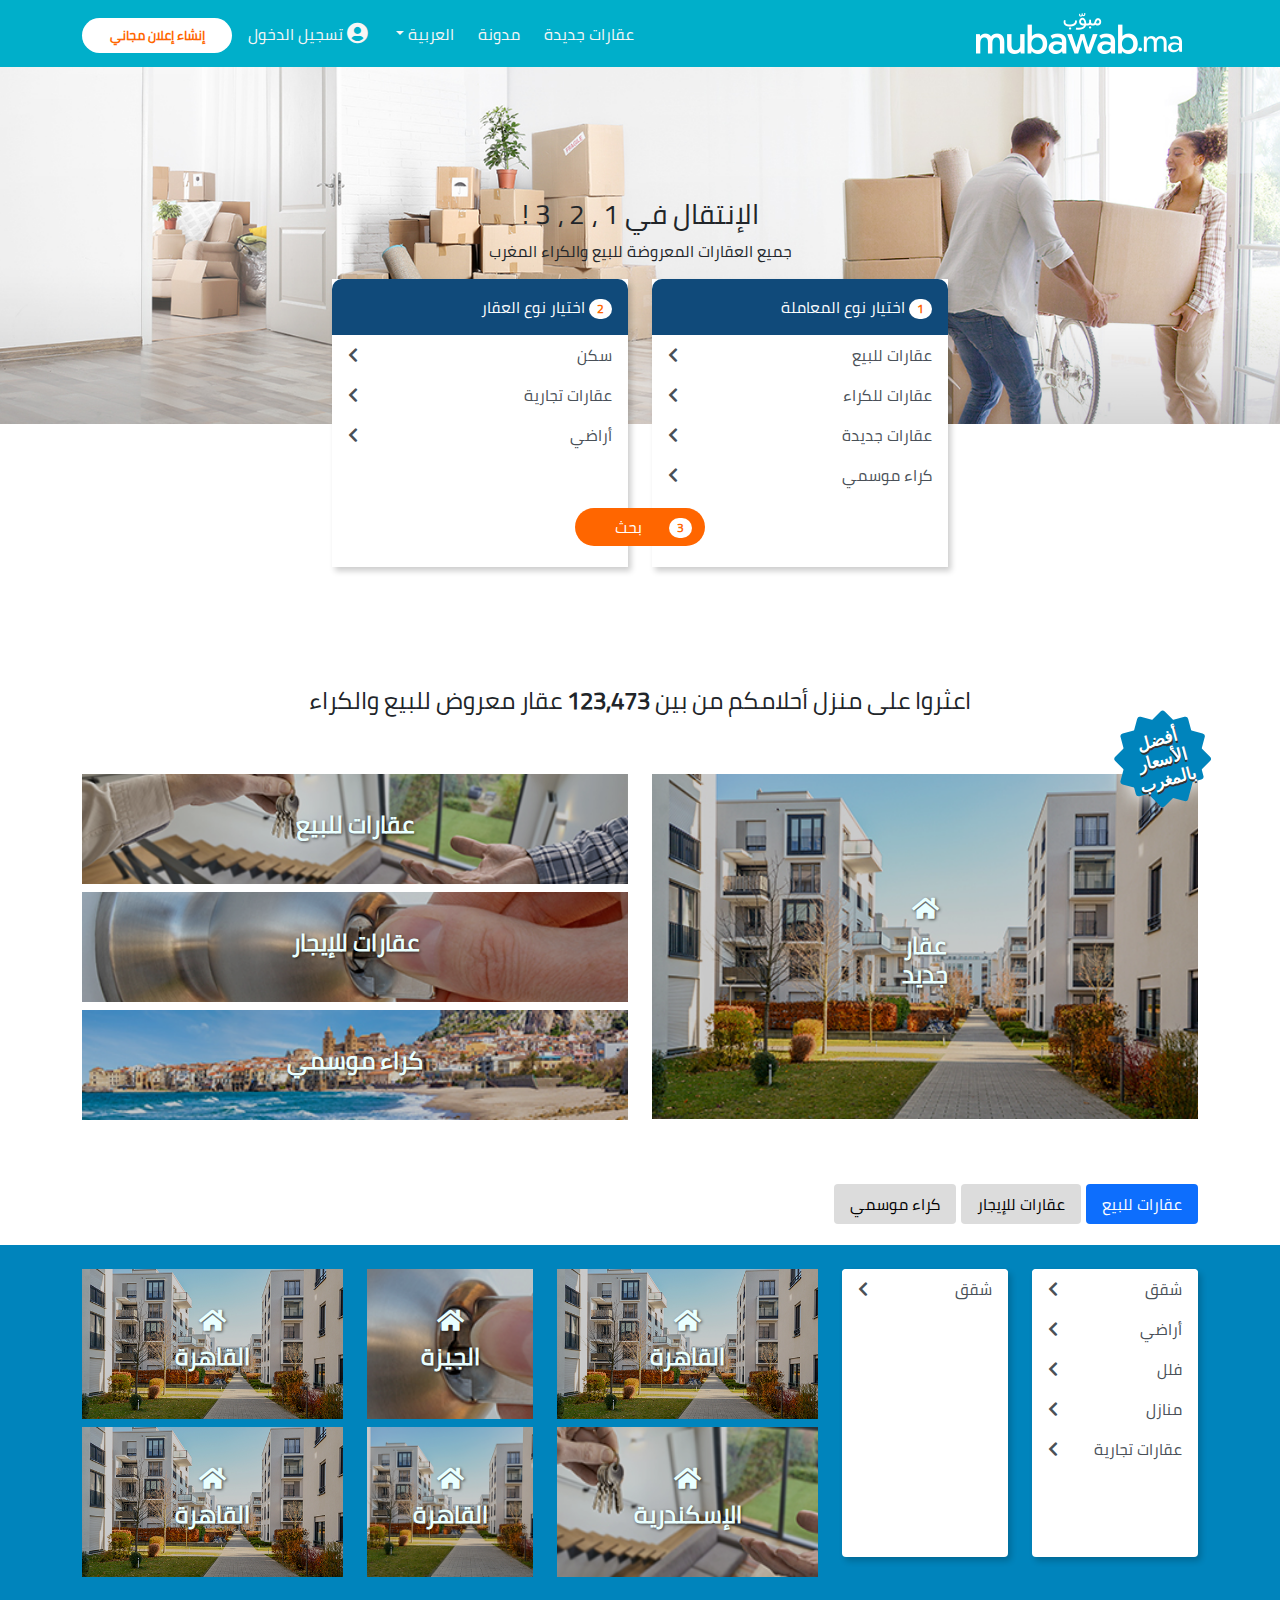
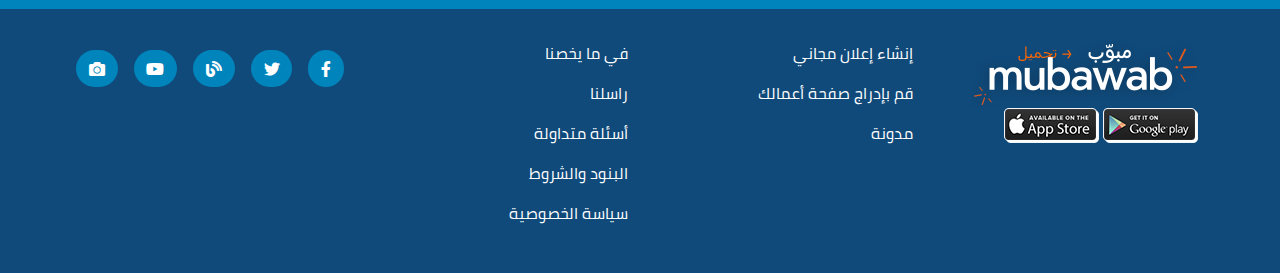
==== commit cde7e2cb: "edit scroll" ====
--- a/index.html
+++ b/index.html
@@ -66,10 +66,10 @@
         <div class="row justify-content-center">
           <div class="col-lg-3 col-md-5">
             <div class="listSelect"> 
+              <li class="list-group-item list-group-item-action active" aria-current="true">
+                <span class="badge newBadge">1</span> اختيار نوع المعاملة
+              </li>
               <ul class="list-group mb-2 pe-0">
-                <li class="list-group-item list-group-item-action active" aria-current="true">
-                  <span class="badge newBadge">1</span> اختيار نوع المعاملة
-                </li>
                 <li class="list-group-item showList1 list-group-item-action">
                   <i class="fa fa-chevron-left float-start pt-1"></i> عقارات للبيع
                 </li>
@@ -87,10 +87,10 @@
           </div>
           <div class="col-lg-3 col-md-5">
             <div class="listSelect list1">
+              <a href="#" class="list-group-item list-group-item-action active" aria-current="true">
+                <span class="badge newBadge">2</span> اختيار نوع العقار
+              </a>
               <div class="list-group mb-2 pe-0">
-                <a href="#" class="list-group-item list-group-item-action active" aria-current="true">
-                  <span class="badge newBadge">2</span> اختيار نوع العقار
-                </a>
                 <a href="#" class="list-group-item list-group-item-action">
                   <i class="fa fa-chevron-left float-start pt-1"></i> سكن 
                 </a>
@@ -103,10 +103,10 @@
               </div>
             </div>
             <div class="listSelect list2">
+              <a href="#" class="list-group-item list-group-item-action active" aria-current="true">
+                <span class="badge newBadge">2</span> اختيار نوع العقار
+              </a>
               <div class="list-group mb-2 pe-0">
-                <a href="#" class="list-group-item list-group-item-action active" aria-current="true">
-                  <span class="badge newBadge">2</span> اختيار نوع العقار
-                </a>
                 <a href="#" class="list-group-item list-group-item-action">
                   <i class="fa fa-chevron-left float-start pt-1"></i> سكن 
                 </a>
@@ -116,20 +116,20 @@
               </div>
             </div>
             <div class="listSelect list3">
+              <a href="#" class="list-group-item list-group-item-action active" aria-current="true">
+                <span class="badge newBadge">2</span> اختيار نوع العقار
+              </a>
               <div class="list-group mb-2 pe-0">
-                <a href="#" class="list-group-item list-group-item-action active" aria-current="true">
-                  <span class="badge newBadge">2</span> اختيار نوع العقار
-                </a>
                 <a href="#" class="list-group-item list-group-item-action">
                   <i class="fa fa-chevron-left float-start pt-1"></i> سكن 
                 </a>
               </div>
             </div>
             <div class="listSelect list4"> 
+              <a href="#" class="list-group-item list-group-item-action active" aria-current="true">
+                <span class="badge newBadge">2</span> اختيار نوع العقار
+              </a>
               <div class="list-group mb-2 pe-0">
-                <a href="#" class="list-group-item list-group-item-action active" aria-current="true">
-                  <span class="badge newBadge">2</span> اختيار نوع العقار
-                </a>
                 <a href="#" class="list-group-item list-group-item-action">
                   <i class="fa fa-chevron-left float-start pt-1"></i> كراء موسمي 
                 </a>
--- a/css/style.css
+++ b/css/style.css
@@ -78,7 +78,7 @@
     box-shadow: 3px 4px 6px 0px rgb(0 0 0 / 20%);
 }
 .listSelect .list-group{
-    height: 14rem;
+    height: 10rem;
     overflow: auto;
 }
 .listSelect .list-group-item{
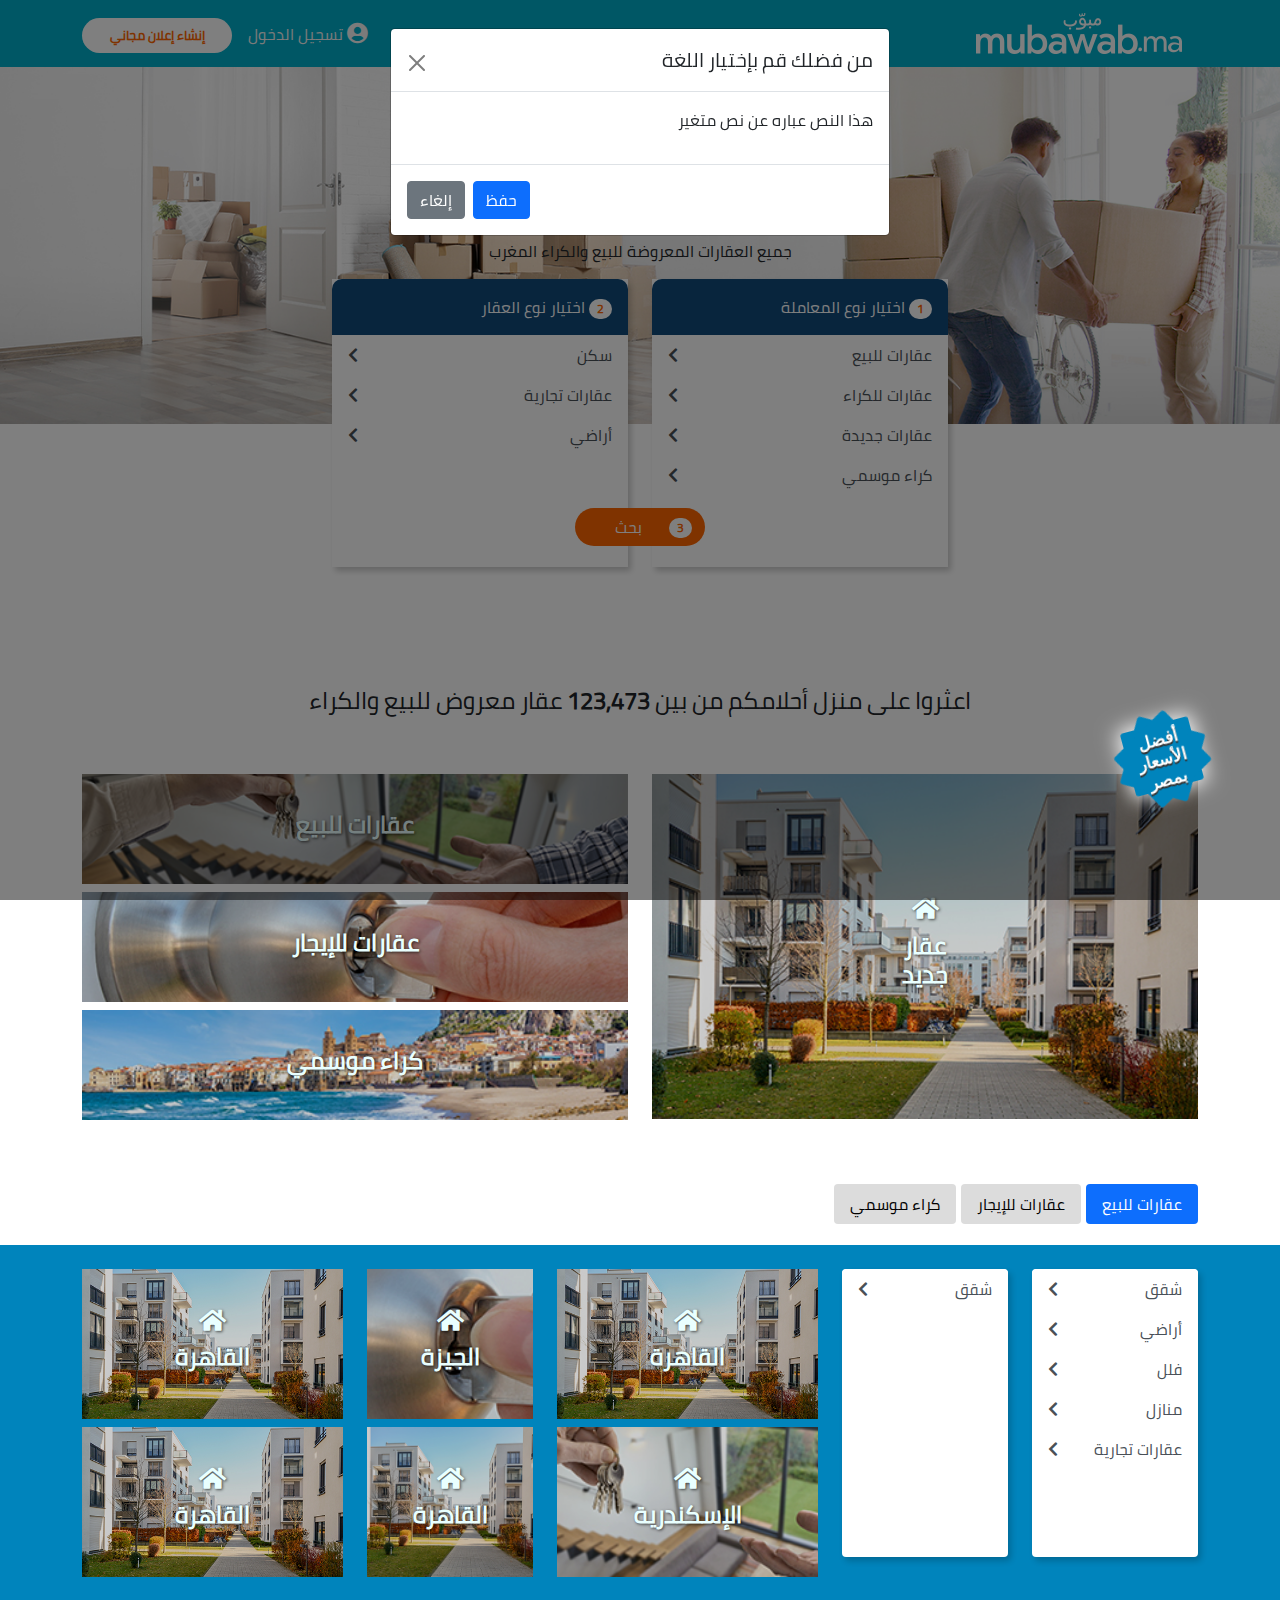
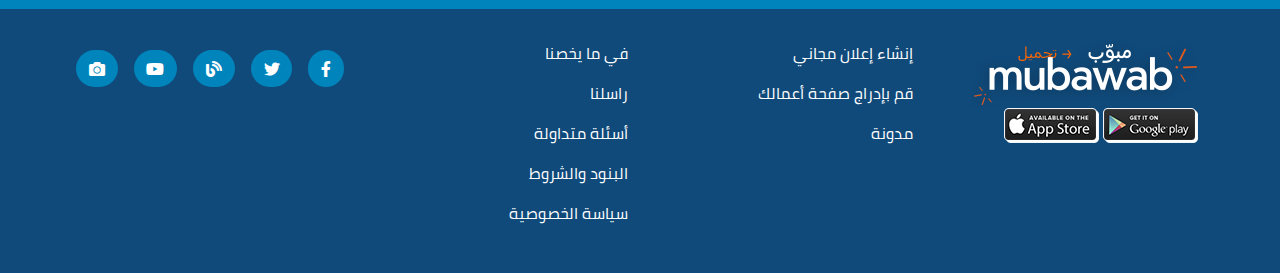
==== commit 150c554f: "enhance design" ====
--- a/index.html
+++ b/index.html
@@ -48,7 +48,7 @@
               </a>
             </li>
             <li class="nav-item createBtn mt-1">
-              <a class="nav-link" href="#">إنشاء إعلان مجاني</a>
+              <a class="nav-link" href="add-announcement.html">إنشاء إعلان مجاني</a>
             </li>
           </ul>
         </div>
@@ -166,12 +166,12 @@
     <div class="container">
       <h4 class="text-center">اعثروا على منزل أحلامكم من بين <b>123,473</b> عقار معروض للبيع والكراء</h4>
       <div class="badgeBox">
-        <a href="https://www.mubawab.ma/ar/listing-promotion" class="immoBadge" title="أفضل الأسعار بالمغرب">أفضل
-          الأسعار بالمغرب</a>
+        <a href="https://www.mubawab.ma/ar/listing-promotion" class="immoBadge" title="أفضل الأسعار بمصر">أفضل
+          الأسعار بمصر</a>
       </div>
       <div class="row pb-5">
         <div class="col-md-6">
-          <a href="#">
+          <a href="search.html">
             <div class="newAqarImg mb-2">
               <img src="images/img1.jpg" class="imgHeight" alt="new">
               <div class="overlay">
@@ -185,7 +185,7 @@
         </div>
         <div class="col-md-6">
           <div class="imgSell">
-            <a href="#">
+            <a href="search.html">
               <div class="newAqarImg mb-2">
                 <img src="images/img2.jpg" alt="">
                 <div class="overlay">
@@ -195,7 +195,7 @@
                 </div>
               </div>
             </a>
-            <a href="#">
+            <a href="search.html">
               <div class="newAqarImg mb-2">
                 <img src="images/img3.jpg" alt="">
                 <div class="overlay">
@@ -205,7 +205,7 @@
                 </div>
               </div>
             </a>
-            <a href="#">
+            <a href="search.html">
               <div class="newAqarImg mb-2">
                 <img src="images/img4.jpg" alt="">
                 <div class="overlay">
--- a/css/style.css
+++ b/css/style.css
@@ -455,6 +455,23 @@
     max-height: 320px;
     overflow: auto;
 }
+.heightDev{
+    height: 260px; /* Can be anything */
+    width: 100%; /* Can be anything */
+    position: relative;
+}
+.heightDev img{
+    max-height: 100%;
+    max-width: 100%;
+    width: auto;
+    height: auto;
+    position: absolute;
+    top: 0;
+    bottom: 0;
+    left: 0;
+    right: 0;
+    margin: auto;
+}
 /* ======================= Media Quires ================= */
 
 @media screen and ( max-width: 992px){
